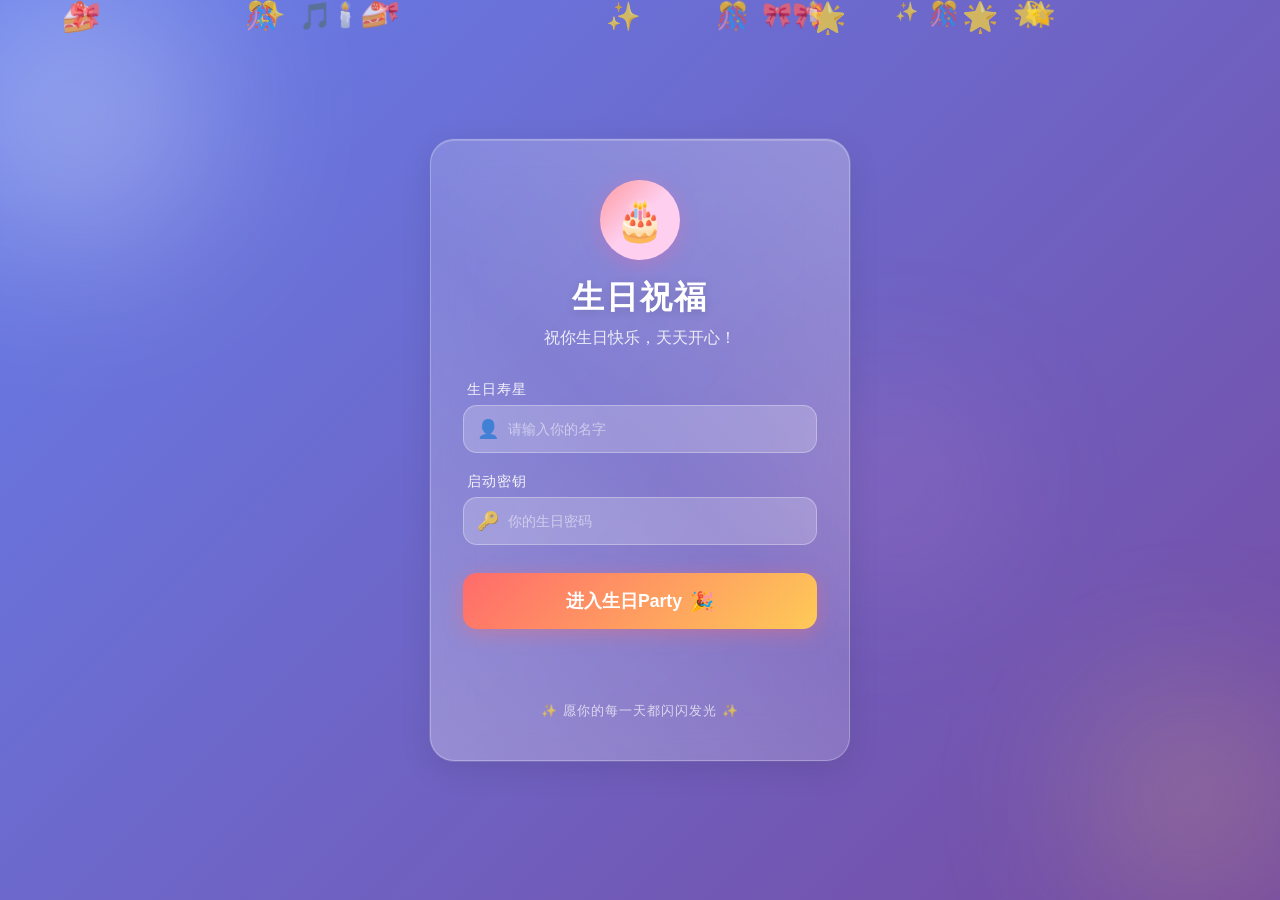
==== index.html @ d00fddb4 "Add files via upload" ====
<!DOCTYPE html>
<html lang="zh">
<head>
    <meta charset="UTF-8">
    <meta name="viewport" content="width=device-width, initial-scale=1.0">
    <title>生日祝福</title>
    <link rel="stylesheet" href="css/styles.css">
</head>
<body class="login-page">
    <!-- 动态渐变背景 -->
    <div class="gradient-bg">
        <div class="orb orb-1"></div>
        <div class="orb orb-2"></div>
        <div class="orb orb-3"></div>
    </div>

    <!-- 漂浮粒子效果 -->
    <div class="particles" id="particles"></div>

    <!-- 登录卡片 -->
    <div class="login-card">
        <div class="card-glow"></div>

        <!-- 顶部装饰 -->
        <div class="card-header">
            <div class="birthday-icon">
                <span class="cake">🎂</span>
            </div>
            <h1 class="title">生日祝福</h1>
            <p class="subtitle">祝你生日快乐，天天开心！</p>
        </div>

        <!-- 表单 -->
        <div class="login-form">
            <div class="input-group">
                <label class="input-label">生日寿星</label>
                <div class="input-wrapper">
                    <span class="input-icon">👤</span>
                    <input type="text" id="username" placeholder="请输入你的名字" required>
                </div>
            </div>

            <div class="input-group">
                <label class="input-label">启动密钥</label>
                <div class="input-wrapper">
                    <span class="input-icon">🔑</span>
                    <input type="password" id="password" placeholder="你的生日密码" required>
                </div>
            </div>

            <button id="login-btn" class="login-btn">
                <span class="btn-text">进入生日Party</span>
                <span class="btn-icon">🎉</span>
                <div class="btn-shine"></div>
            </button>

            <p id="error-message" class="error-message"></p>
        </div>

        <!-- 底部装饰 -->
        <div class="card-footer">
            <span class="footer-text">✨ 愿你的每一天都闪闪发光 ✨</span>
        </div>
    </div>

    <script src="js/script.js"></script>
</body>
</html>
---- css/styles.css ----
/* ========== 全局基础重置（保持原有，不影响其他页面） ========== */
* {
    margin: 0;
    padding: 0;
    box-sizing: border-box;
}

html, body {
    width: 100%;
    height: 100%;
    overflow: hidden;
}

    /* ========== 登录页专用样式 ========== */
    body.login-page {
        font-family: 'Segoe UI', 'PingFang SC', 'Microsoft YaHei', sans-serif;
        background: linear-gradient(135deg, #667eea 0%, #764ba2 25%, #f093fb 50%, #f5576c 75%, #ff9a9e 100%);
        background-size: 400% 400%;
        animation: gradientFlow 15s ease infinite;
    }

/* ========== 动态渐变背景（登录页） ========== */
.login-page .gradient-bg {
    position: fixed;
    top: 0;
    left: 0;
    width: 100%;
    height: 100%;
    z-index: 0;
}

.login-page .orb {
    position: absolute;
    border-radius: 50%;
    filter: blur(80px);
    opacity: 0.6;
    animation: orbFloat 20s ease-in-out infinite;
}

.login-page .orb-1 {
    width: 400px;
    height: 400px;
    background: radial-gradient(circle, rgba(255,255,255,0.8) 0%, transparent 70%);
    top: -10%;
    left: -10%;
    animation-delay: 0s;
}

.login-page .orb-2 {
    width: 300px;
    height: 300px;
    background: radial-gradient(circle, rgba(255,220,100,0.6) 0%, transparent 70%);
    bottom: -5%;
    right: -5%;
    animation-delay: -7s;
}

.login-page .orb-3 {
    width: 250px;
    height: 250px;
    background: radial-gradient(circle, rgba(255,150,200,0.5) 0%, transparent 70%);
    top: 40%;
    left: 60%;
    animation-delay: -14s;
}

@keyframes orbFloat {
    0%, 100% {
        transform: translate(0, 0) scale(1);
    }

    33% {
        transform: translate(30px, -30px) scale(1.1);
    }

    66% {
        transform: translate(-20px, 20px) scale(0.9);
    }
}

@keyframes gradientFlow {
    0% {
        background-position: 0% 50%;
    }

    50% {
        background-position: 100% 50%;
    }

    100% {
        background-position: 0% 50%;
    }
}

/* ========== 漂浮粒子（登录页） ========== */
.login-page .particles {
    position: fixed;
    top: 0;
    left: 0;
    width: 100%;
    height: 100%;
    pointer-events: none;
    z-index: 1;
    overflow: hidden;
}

.particle {
    position: absolute;
    font-size: 20px;
    opacity: 0.7;
    animation: particleFall linear infinite;
    user-select: none;
}

@keyframes particleFall {
    0% {
        transform: translateY(-100vh) rotate(0deg);
        opacity: 0;
    }

    10% {
        opacity: 0.7;
    }

    90% {
        opacity: 0.7;
    }

    100% {
        transform: translateY(100vh) rotate(720deg);
        opacity: 0;
    }
}

/* ========== 登录卡片（毛玻璃效果） ========== */
.login-page .login-card {
    position: absolute;
    top: 50%;
    left: 50%;
    transform: translate(-50%, -50%);
    z-index: 10;
    width: 90%;
    max-width: 420px;
    background: rgba(255, 255, 255, 0.15);
    backdrop-filter: blur(20px);
    -webkit-backdrop-filter: blur(20px);
    border: 1px solid rgba(255, 255, 255, 0.25);
    border-radius: 24px;
    padding: 40px 32px;
    box-shadow: 0 8px 32px rgba(0, 0, 0, 0.1), inset 0 1px 0 rgba(255, 255, 255, 0.2);
    animation: cardEnter 0.8s cubic-bezier(0.34, 1.56, 0.64, 1);
}

@keyframes cardEnter {
    0% {
        opacity: 0;
        transform: translate(-50%, -50%) translateY(40px) scale(0.95);
    }

    100% {
        opacity: 1;
        transform: translate(-50%, -50%) translateY(0) scale(1);
    }
}

/* 卡片光晕 */
.login-page .card-glow {
    position: absolute;
    top: -2px;
    left: -2px;
    right: -2px;
    bottom: -2px;
    background: linear-gradient(45deg, rgba(255,255,255,0.3), rgba(255,255,255,0), rgba(255,255,255,0.3) );
    border-radius: 26px;
    z-index: -1;
    opacity: 0.5;
    animation: glowRotate 4s linear infinite;
}

@keyframes glowRotate {
    0% {
        filter: hue-rotate(0deg);
    }

    100% {
        filter: hue-rotate(360deg);
    }
}

/* ========== 卡片头部 ========== */
.login-page .card-header {
    text-align: center;
    margin-bottom: 32px;
}

.login-page .birthday-icon {
    width: 80px;
    height: 80px;
    margin: 0 auto 16px;
    background: linear-gradient(135deg, #ff9a9e 0%, #fecfef 50%, #fecfef 100%);
    border-radius: 50%;
    display: flex;
    align-items: center;
    justify-content: center;
    box-shadow: 0 4px 20px rgba(255, 100, 150, 0.3);
    animation: iconBounce 2s ease-in-out infinite;
}

@keyframes iconBounce {
    0%, 100% {
        transform: translateY(0);
    }

    50% {
        transform: translateY(-8px);
    }
}

.login-page .cake {
    font-size: 40px;
    display: block;
}

.login-page .title {
    font-size: clamp(1.5rem, 5vw, 2rem);
    color: #fff;
    font-weight: 700;
    margin-bottom: 8px;
    text-shadow: 0 2px 10px rgba(0,0,0,0.15);
    letter-spacing: 2px;
}

.login-page .subtitle {
    font-size: clamp(0.85rem, 2.5vw, 1rem);
    color: rgba(255, 255, 255, 0.85);
    font-weight: 400;
}

/* ========== 表单区域 ========== */
.login-page .login-form {
    display: flex;
    flex-direction: column;
    gap: 20px;
}

.login-page .input-group {
    display: flex;
    flex-direction: column;
    gap: 6px;
}

.login-page .input-label {
    font-size: 0.85rem;
    color: rgba(255, 255, 255, 0.9);
    font-weight: 500;
    padding-left: 4px;
    letter-spacing: 1px;
}

.login-page .input-wrapper {
    position: relative;
    display: flex;
    align-items: center;
}

.login-page .input-icon {
    position: absolute;
    left: 14px;
    font-size: 18px;
    opacity: 0.7;
    z-index: 2;
    pointer-events: none;
}

.login-page .input-wrapper input {
    width: 100%;
    padding: 14px 14px 14px 44px;
    background: rgba(255, 255, 255, 0.2);
    border: 1px solid rgba(255, 255, 255, 0.3);
    border-radius: 14px;
    color: #fff;
    font-size: 1rem;
    font-family: inherit;
    outline: none;
    transition: all 0.3s ease;
}

    .login-page .input-wrapper input::placeholder {
        color: rgba(255, 255, 255, 0.5);
        font-size: 0.9rem;
    }

    .login-page .input-wrapper input:focus {
        background: rgba(255, 255, 255, 0.3);
        border-color: rgba(255, 255, 255, 0.6);
        box-shadow: 0 0 0 4px rgba(255, 255, 255, 0.1), 0 4px 20px rgba(0,0,0,0.1);
        transform: translateY(-2px);
    }

/* ========== 登录按钮 ========== */
.login-page .login-btn {
    position: relative;
    width: 100%;
    padding: 16px 24px;
    margin-top: 8px;
    background: linear-gradient(135deg, #ff6b6b 0%, #feca57 100%);
    border: none;
    border-radius: 14px;
    color: #fff;
    font-size: 1.1rem;
    font-weight: 600;
    font-family: inherit;
    cursor: pointer;
    overflow: hidden;
    transition: all 0.3s ease;
    box-shadow: 0 4px 20px rgba(255, 107, 107, 0.4);
    display: flex;
    align-items: center;
    justify-content: center;
    gap: 8px;
}

    .login-page .login-btn:hover {
        transform: translateY(-3px);
        box-shadow: 0 8px 30px rgba(255, 107, 107, 0.5);
    }

    .login-page .login-btn:active {
        transform: translateY(-1px);
    }

.login-page .btn-shine {
    position: absolute;
    top: 0;
    left: -100%;
    width: 100%;
    height: 100%;
    background: linear-gradient(90deg, transparent, rgba(255,255,255,0.4), transparent);
    transition: left 0.5s ease;
}

.login-page .login-btn:hover .btn-shine {
    left: 100%;
}

.login-page .btn-text {
    position: relative;
    z-index: 1;
}

.login-page .btn-icon {
    font-size: 1.2rem;
    position: relative;
    z-index: 1;
    animation: iconWiggle 1.5s ease-in-out infinite;
}

@keyframes iconWiggle {
    0%, 100% {
        transform: rotate(0deg);
    }

    25% {
        transform: rotate(-10deg);
    }

    75% {
        transform: rotate(10deg);
    }
}

/* ========== 错误信息 ========== */
.login-page .error-message {
    text-align: center;
    font-size: 0.9rem;
    font-weight: 500;
    min-height: 24px;
    margin-top: 4px;
    transition: all 0.3s ease;
}

/* ========== 卡片底部 ========== */
.login-page .card-footer {
    margin-top: 24px;
    text-align: center;
}

.login-page .footer-text {
    font-size: 0.8rem;
    color: rgba(255, 255, 255, 0.7);
    letter-spacing: 1px;
}

/* ========== 响应式适配 ========== */
@media (max-width: 480px) {
    .login-page .login-card {
        padding: 32px 24px;
        border-radius: 20px;
    }

    .login-page .birthday-icon {
        width: 64px;
        height: 64px;
    }

    .login-page .cake {
        font-size: 32px;
    }

    .login-page .input-wrapper input {
        padding: 12px 12px 12px 40px;
    }

    .login-page .login-btn {
        padding: 14px 20px;
        font-size: 1rem;
    }
}

/* ========== 晃动动画（错误提示） ========== */
.shake {
    animation: shake 0.5s cubic-bezier(.36,.07,.19,.97) both;
}

@keyframes shake {
    10%, 90% {
        transform: translate3d(-1px, 0, 0);
    }

    20%, 80% {
        transform: translate3d(2px, 0, 0);
    }

    30%, 50%, 70% {
        transform: translate3d(-4px, 0, 0);
    }

    40%, 60% {
        transform: translate3d(4px, 0, 0);
    }
}

/* ========== 成功/错误状态 ========== */
.success-text {
    color: #a8e6cf !important;
    text-shadow: 0 0 10px rgba(168, 230, 207, 0.3);
}

.error-text {
    color: #ffd3d3 !important;
    text-shadow: 0 0 10px rgba(255, 200, 200, 0.3);
}

/* ==================== birthday.html 原有样式（保持不变）==================== */

/* 背景图片容器 */
.bg-container {
    position: fixed;
    top: 0;
    left: 0;
    width: 100%;
    height: 100%;
    z-index: 1;
    margin: 0;
    padding: 0;
    box-sizing: border-box;
}

/* 背景图片 - 铺满全屏 */
#bg-img {
    width: 100%;
    height: 100%;
    object-fit: contain;
}

/* 蜡烛层 - 覆盖在图片上 */
.candles-layer {
    position: fixed;
    top: 0;
    left: 0;
    width: 100%;
    height: 100%;
    z-index: 10;
}

/* 单根蜡烛 */
.candle {
    position: absolute;
    width: 10px;
    height: 45px;
    cursor: pointer;
    transform: translate(-50%, -50%);
    transition: transform 0.2s;
    z-index: 11;
}

    /* 蜡烛主体 - 变细变短 */
    .candle::before {
        content: '';
        position: absolute;
        bottom: 0;
        left: 50%;
        transform: translateX(-50%);
        width: 6px;
        height: 32px;
        background: linear-gradient(90deg, #fff8f0, #f5e6d3, #fff8f0);
        border-radius: 2px;
        box-shadow: inset -1px 0 2px rgba(0,0,0,0.15), 0 1px 4px rgba(0,0,0,0.2);
    }

    /* 蜡烛芯 */
    .candle::after {
        content: '';
        position: absolute;
        top: 10px;
        left: 50%;
        transform: translateX(-50%);
        width: 1.5px;
        height: 3px;
        background: #333;
        border-radius: 1px;
    }

    /* 火焰 - 变小 */
    .candle .flame {
        position: absolute;
        top: -8px;
        left: 50%;
        transform: translateX(-50%);
        width: 10px;
        height: 14px;
        background: radial-gradient(ellipse at center bottom, #ffff00 0%, #ffaa00 30%, #ff6600 60%, transparent 100%);
        border-radius: 50% 50% 50% 50% / 60% 60% 40% 40%;
        box-shadow: 0 0 8px #ffaa00, 0 0 16px #ff6600, 0 0 24px rgba(255,100,0,0.5);
        animation: flicker 0.6s ease-in-out infinite alternate;
        transform-origin: center bottom;
    }

@keyframes flicker {
    0% {
        transform: translateX(-50%) scale(1) rotate(-3deg);
        opacity: 1;
    }

    100% {
        transform: translateX(-50%) scale(0.92) rotate(3deg);
        opacity: 0.9;
    }
}

/* 熄灭动画 */
.candle.extinguished .flame {
    animation: blowOut 0.5s ease-out forwards;
}

@keyframes blowOut {
    0% {
        transform: translateX(-50%) scale(1);
        opacity: 1;
    }

    40% {
        transform: translateX(-50%) scale(1.5) rotate(25deg);
        opacity: 0.8;
    }

    100% {
        transform: translateX(-50%) scale(0) rotate(-20deg);
        opacity: 0;
    }
}

/* 烟雾 */
.candle .smoke {
    position: absolute;
    top: -6px;
    left: 50%;
    transform: translateX(-50%);
    width: 8px;
    height: 8px;
    background: radial-gradient(circle, rgba(150,150,150,0.9) 0%, rgba(200,200,200,0.5) 50%, transparent 100%);
    border-radius: 50%;
    opacity: 0;
    pointer-events: none;
}

.candle.extinguished .smoke {
    animation: smokeRise 2s ease-out forwards;
}

@keyframes smokeRise {
    0% {
        transform: translateX(-50%) translateY(0) scale(1);
        opacity: 0.9;
    }

    50% {
        transform: translateX(-30%) translateY(-35px) scale(2.5);
        opacity: 0.6;
    }

    100% {
        transform: translateX(-70%) translateY(-70px) scale(4);
        opacity: 0;
    }
}

/* 悬停效果 */
.candle:not(.extinguished):hover {
    transform: translate(-50%, -50%) scale(1.3);
}

    .candle:not(.extinguished):hover .flame {
        box-shadow: 0 0 12px #ffaa00, 0 0 24px #ff6600, 0 0 40px rgba(255,100,0,0.6);
    }

@keyframes flicker-fast {
    0% {
        transform: translateX(-50%) scale(1.2) rotate(-6deg);
    }

    100% {
        transform: translateX(-50%) scale(0.9) rotate(6deg);
    }
}

/* 进度显示 */
#progress {
    position: fixed;
    top: 20px;
    right: 20px;
    background: rgba(255,255,255,0.95);
    padding: 12px 24px;
    border-radius: 25px;
    font-size: 1.3rem;
    color: #ff6b6b;
    font-weight: bold;
    box-shadow: 0 4px 15px rgba(0,0,0,0.2);
    z-index: 100;
}

    #progress.complete {
        background: linear-gradient(135deg, #667eea 0%, #764ba2 100%);
        color: white;
        animation: pulse 2s infinite;
    }

@keyframes pulse {
    0%, 100% {
        transform: scale(1);
    }

    50% {
        transform: scale(1.05);
    }
}

/* 消息提示 */
#message {
    position: fixed;
    bottom: 100px;
    left: 50%;
    transform: translateX(-50%);
    background: linear-gradient(135deg, #f093fb 0%, #f5576c 100%);
    color: white;
    padding: 18px 35px;
    border-radius: 35px;
    font-size: 1.2rem;
    text-align: center;
    box-shadow: 0 10px 40px rgba(0,0,0,0.3);
    display: none;
    max-width: 85%;
    z-index: 100;
    animation: popIn 0.4s cubic-bezier(0.175, 0.885, 0.32, 1.275);
}

@keyframes popIn {
    0% {
        opacity: 0;
        transform: translateX(-50%) scale(0.5);
    }

    100% {
        opacity: 1;
        transform: translateX(-50%) scale(1);
    }
}

/* 响应式 */
@media (max-width: 768px) {
    .candle {
        width: 8px;
        height: 22px;
    }

        .candle::before {
            width: 5px;
            height: 16px;
        }

        .candle .flame {
            width: 8px;
            height: 12px;
            top: -6px;
        }

    #progress {
        font-size: 1.1rem;
        padding: 10px 18px;
    }

    #message {
        font-size: 1rem;
        padding: 14px 24px;
        bottom: 80px;
    }
}


/* ========== 过渡页专用样式 ========== */
body.transition-page {
    font-family: 'Segoe UI', 'PingFang SC', 'Microsoft YaHei', sans-serif;
    background: linear-gradient(135deg, #1a1a2e 0%, #16213e 50%, #0f3460 100%);
    width: 100%;
    height: 100%;
    overflow: hidden;
    position: relative;
    animation: pageFadeIn 0.8s ease-out;
}

@keyframes pageFadeIn {
    from {
        opacity: 0;
    }

    to {
        opacity: 1;
    }
}

/* 多层遮罩 */
.transition-overlay {
    position: fixed;
    top: 0;
    left: 0;
    width: 100%;
    height: 100%;
    background: radial-gradient(ellipse at center, rgba(20, 20, 40, 0.3) 0%, rgba(10, 10, 30, 0.9) 100%);
    z-index: 1;
}

.transition-overlay-2 {
    position: fixed;
    top: 0;
    left: 0;
    width: 100%;
    height: 100%;
    background: radial-gradient(circle at 20% 80%, rgba(255, 100, 150, 0.08) 0%, transparent 50%), radial-gradient(circle at 80% 20%, rgba(100, 200, 255, 0.08) 0%, transparent 50%);
    z-index: 2;
}

/* 粒子 */
.transition-particles {
    position: fixed;
    top: 0;
    left: 0;
    width: 100%;
    height: 100%;
    pointer-events: none;
    z-index: 3;
    overflow: hidden;
}

.transition-particle {
    position: absolute;
    font-size: 18px;
    opacity: 0;
    animation: floatParticle 8s ease-in-out infinite;
    user-select: none;
}

@keyframes floatParticle {
    0% {
        opacity: 0;
        transform: translateY(20px) scale(0.5);
    }

    20% {
        opacity: 0.6;
    }

    50% {
        opacity: 0.8;
        transform: translateY(-30px) scale(1) rotate(180deg);
    }

    80% {
        opacity: 0.4;
    }

    100% {
        opacity: 0;
        transform: translateY(-80px) scale(0.3) rotate(360deg);
    }
}

/* 音乐可视化 */
.music-visualizer {
    position: fixed;
    top: 28%;
    left: 50%;
    transform: translateX(-50%);
    display: flex;
    align-items: flex-end;
    gap: 6px;
    height: 40px;
    z-index: 10;
    opacity: 0;
    transition: opacity 0.5s ease;
}

    .music-visualizer .bar {
        width: 4px;
        background: linear-gradient(to top, #ff6b6b, #feca57, #48dbfb);
        border-radius: 2px;
        opacity: 0.8;
    }

        .music-visualizer .bar:nth-child(1) {
            height: 15px;
        }

        .music-visualizer .bar:nth-child(2) {
            height: 25px;
        }

        .music-visualizer .bar:nth-child(3) {
            height: 35px;
        }

        .music-visualizer .bar:nth-child(4) {
            height: 25px;
        }

        .music-visualizer .bar:nth-child(5) {
            height: 15px;
        }

@keyframes musicBar {
    0% {
        transform: scaleY(0.3);
        opacity: 0.5;
    }

    100% {
        transform: scaleY(1);
        opacity: 1;
    }
}

/* 字幕容器 */
.subtitle-wrapper {
    position: fixed;
    top: 50%;
    left: 50%;
    transform: translate(-50%, -50%);
    z-index: 10;
    text-align: center;
    min-width: 300px;
    max-width: 90%;
}

.subtitle-glow {
    position: absolute;
    top: 50%;
    left: 50%;
    transform: translate(-50%, -50%);
    width: 120%;
    height: 120%;
    background: radial-gradient(ellipse, rgba(255, 200, 100, 0.1) 0%, transparent 70%);
    filter: blur(30px);
    z-index: -1;
    animation: glowPulse 3s ease-in-out infinite;
}

@keyframes glowPulse {
    0%, 100% {
        opacity: 0.5;
        transform: translate(-50%, -50%) scale(1);
    }

    50% {
        opacity: 1;
        transform: translate(-50%, -50%) scale(1.1);
    }
}

.subtitle-text {
    font-size: clamp(1.3rem, 4vw, 2rem);
    color: #fff;
    font-weight: 500;
    letter-spacing: 2px;
    text-shadow: 0 0 20px rgba(255, 200, 100, 0.5), 0 0 40px rgba(255, 150, 50, 0.3), 0 2px 10px rgba(0, 0, 0, 0.3);
    opacity: 0;
    transform: translateY(20px);
    transition: all 0.4s cubic-bezier(0.34, 1.56, 0.64, 1);
    white-space: nowrap;
    display: inline-block;
}

.subtitle-cursor {
    display: none;
    color: #feca57;
    font-size: clamp(1.3rem, 4vw, 2rem);
    font-weight: 300;
    animation: cursorBlink 0.8s step-end infinite;
    margin-left: 2px;
}

@keyframes cursorBlink {
    0%, 100% {
        opacity: 1;
    }

    50% {
        opacity: 0;
    }
}

/* 进度条 */
.progress-bar-container {
    position: fixed;
    bottom: 80px;
    left: 50%;
    transform: translateX(-50%);
    width: 200px;
    height: 3px;
    background: rgba(255, 255, 255, 0.1);
    border-radius: 3px;
    z-index: 10;
    overflow: hidden;
}

.progress-bar {
    height: 100%;
    width: 0%;
    background: linear-gradient(90deg, #ff6b6b, #feca57, #48dbfb);
    border-radius: 3px;
    transition: width 0.1s linear;
    box-shadow: 0 0 10px rgba(255, 200, 100, 0.5);
}

/* 播放按钮（备用） */
.play-button {
    position: fixed;
    top: 50%;
    left: 50%;
    transform: translate(-50%, -50%);
    z-index: 20;
    background: rgba(255, 255, 255, 0.1);
    backdrop-filter: blur(20px);
    border: 1px solid rgba(255, 255, 255, 0.2);
    border-radius: 50px;
    padding: 18px 36px;
    color: #fff;
    font-size: 1.1rem;
    font-weight: 500;
    cursor: pointer;
    display: flex;
    align-items: center;
    gap: 12px;
    transition: all 0.3s ease;
    box-shadow: 0 8px 32px rgba(0, 0, 0, 0.3);
}

    .play-button:hover {
        background: rgba(255, 255, 255, 0.2);
        transform: translate(-50%, -50%) scale(1.05);
        box-shadow: 0 12px 40px rgba(0, 0, 0, 0.4);
    }

.play-icon {
    font-size: 1.4rem;
    opacity: 0.9;
}
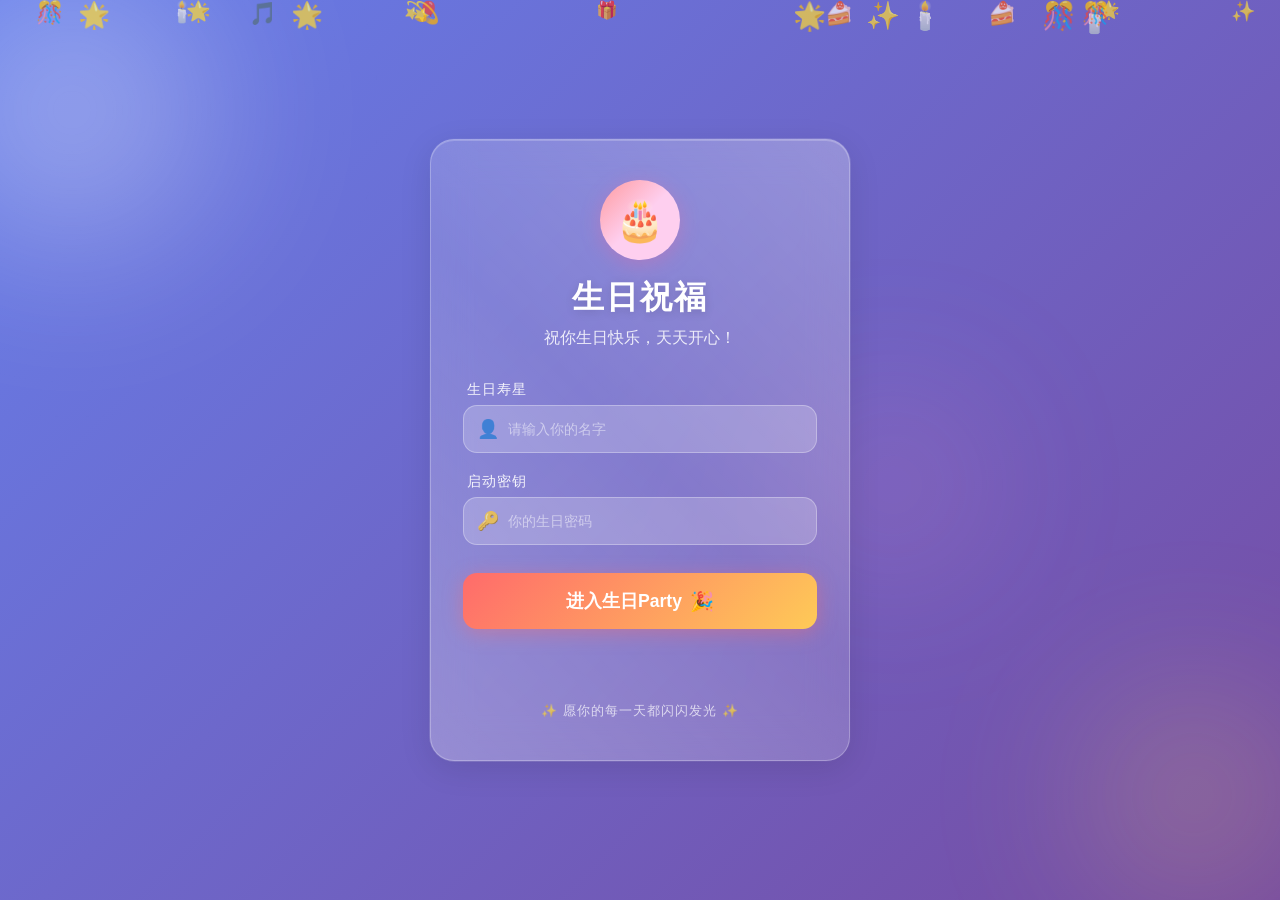
==== commit 093fc056: "Add files via upload" ====
--- a/index.html
+++ b/index.html
@@ -2,7 +2,7 @@
 <html lang="zh">
 <head>
     <meta charset="UTF-8">
-    <meta name="viewport" content="width=device-width, initial-scale=1.0">
+    <meta name="viewport" content="width=device-width, initial-scale=1.0, maximum-scale=1.0, user-scalable=no">
     <title>生日祝福</title>
     <link rel="stylesheet" href="css/styles.css">
 </head>
--- a/css/styles.css
+++ b/css/styles.css
@@ -982,4 +982,275 @@
 .play-icon {
     font-size: 1.4rem;
     opacity: 0.9;
-}+}
+
+/* ========== 移动端全局优化 ========== */
+@media (max-width: 768px) {
+    html, body {
+        overflow-x: hidden;
+        -webkit-tap-highlight-color: transparent;
+        touch-action: manipulation;
+    }
+}
+
+/* ========== 登录页移动端优化 ========== */
+@media (max-width: 480px) {
+    .login-page .login-card {
+        width: 92%;
+        padding: 28px 20px;
+        border-radius: 20px;
+    }
+
+    .login-page .birthday-icon {
+        width: 60px;
+        height: 60px;
+    }
+
+    .login-page .cake {
+        font-size: 28px;
+    }
+
+    .login-page .title {
+        font-size: 1.4rem;
+        letter-spacing: 1px;
+    }
+
+    .login-page .subtitle {
+        font-size: 0.8rem;
+    }
+
+    .login-page .input-wrapper input {
+        padding: 12px 12px 12px 40px;
+        font-size: 16px; /* 防止iOS缩放 */
+        border-radius: 12px;
+    }
+
+    .login-page .input-icon {
+        font-size: 16px;
+        left: 12px;
+    }
+
+    .login-page .input-label {
+        font-size: 0.8rem;
+    }
+
+    .login-page .login-btn {
+        padding: 14px 20px;
+        font-size: 1rem;
+        border-radius: 12px;
+    }
+
+    .login-page .card-footer {
+        margin-top: 16px;
+    }
+
+    .login-page .footer-text {
+        font-size: 0.75rem;
+    }
+
+    .login-page .particle {
+        font-size: 16px !important;
+    }
+}
+
+@media (max-width: 360px) {
+    .login-page .login-card {
+        padding: 24px 16px;
+    }
+
+    .login-page .title {
+        font-size: 1.2rem;
+    }
+
+    .login-page .input-wrapper input {
+        padding: 10px 10px 10px 36px;
+    }
+}
+
+/* 横屏手机优化 */
+@media (max-height: 500px) and (orientation: landscape) {
+    .login-page .login-card {
+        padding: 20px 24px;
+        max-width: 380px;
+    }
+
+    .login-page .card-header {
+        margin-bottom: 16px;
+    }
+
+    .login-page .birthday-icon {
+        width: 50px;
+        height: 50px;
+        margin-bottom: 8px;
+    }
+
+    .login-page .cake {
+        font-size: 24px;
+    }
+
+    .login-page .login-form {
+        gap: 12px;
+    }
+}
+
+/* ========== birthday.html 移动端优化 ========== */
+@media (max-width: 768px) {
+    .candles-layer {
+        touch-action: manipulation;
+    }
+
+    .candle {
+        width: 14px;
+        height: 50px;
+    }
+
+    .candle::before {
+        width: 8px;
+        height: 36px;
+    }
+
+    .candle .flame {
+        width: 12px;
+        height: 16px;
+        top: -10px;
+    }
+
+    .candle:not(.extinguished):hover {
+        transform: translate(-50%, -50%) scale(1.2);
+    }
+
+    .candle:not(.extinguished):active {
+        transform: translate(-50%, -50%) scale(1.1);
+    }
+
+    #progress {
+        font-size: 1rem;
+        padding: 8px 16px;
+        top: 12px;
+        right: 12px;
+        border-radius: 20px;
+    }
+
+    #message {
+        font-size: 0.95rem;
+        padding: 12px 20px;
+        bottom: 60px;
+        max-width: 90%;
+    }
+}
+
+@media (max-width: 480px) {
+    .candle {
+        width: 12px;
+        height: 40px;
+    }
+
+    .candle::before {
+        width: 6px;
+        height: 28px;
+    }
+
+    .candle::after {
+        top: 8px;
+        height: 2px;
+    }
+
+    .candle .flame {
+        width: 10px;
+        height: 13px;
+        top: -8px;
+    }
+
+    #progress {
+        font-size: 0.9rem;
+        padding: 6px 14px;
+    }
+
+    #message {
+        font-size: 0.85rem;
+        padding: 10px 16px;
+        bottom: 50px;
+    }
+}
+
+/* 小屏手机蜡烛微调 */
+@media (max-width: 375px) {
+    .candle {
+        width: 10px;
+        height: 36px;
+    }
+
+    .candle::before {
+        width: 5px;
+        height: 24px;
+    }
+
+    .candle .flame {
+        width: 8px;
+        height: 11px;
+    }
+}
+
+/* ========== 过渡页移动端优化 ========== */
+@media (max-width: 768px) {
+    body.transition-page .subtitle-wrapper {
+        min-width: 250px;
+        padding: 0 20px;
+    }
+
+    .subtitle-text {
+        white-space: normal !important;
+        word-wrap: break-word;
+        max-width: 100%;
+        line-height: 1.5;
+    }
+
+    .music-visualizer {
+        top: 25%;
+        height: 30px;
+        gap: 4px;
+    }
+
+    .music-visualizer .bar {
+        width: 3px;
+    }
+
+    .progress-bar-container {
+        width: 160px;
+        bottom: 60px;
+    }
+
+    .play-button {
+        padding: 14px 28px;
+        font-size: 1rem;
+    }
+}
+
+@media (max-width: 480px) {
+    .subtitle-text {
+        font-size: 1.1rem !important;
+        letter-spacing: 1px;
+    }
+
+    .subtitle-cursor {
+        font-size: 1.1rem !important;
+    }
+
+    .music-visualizer {
+        top: 22%;
+    }
+
+    .progress-bar-container {
+        width: 140px;
+        bottom: 50px;
+    }
+}
+
+/* ========== fireworks.html 移动端优化 ========== */
+@media (max-width: 768px) {
+    #music-image {
+        height: 24px !important;
+        right: 12px !important;
+        top: 12px !important;
+    }
+}
